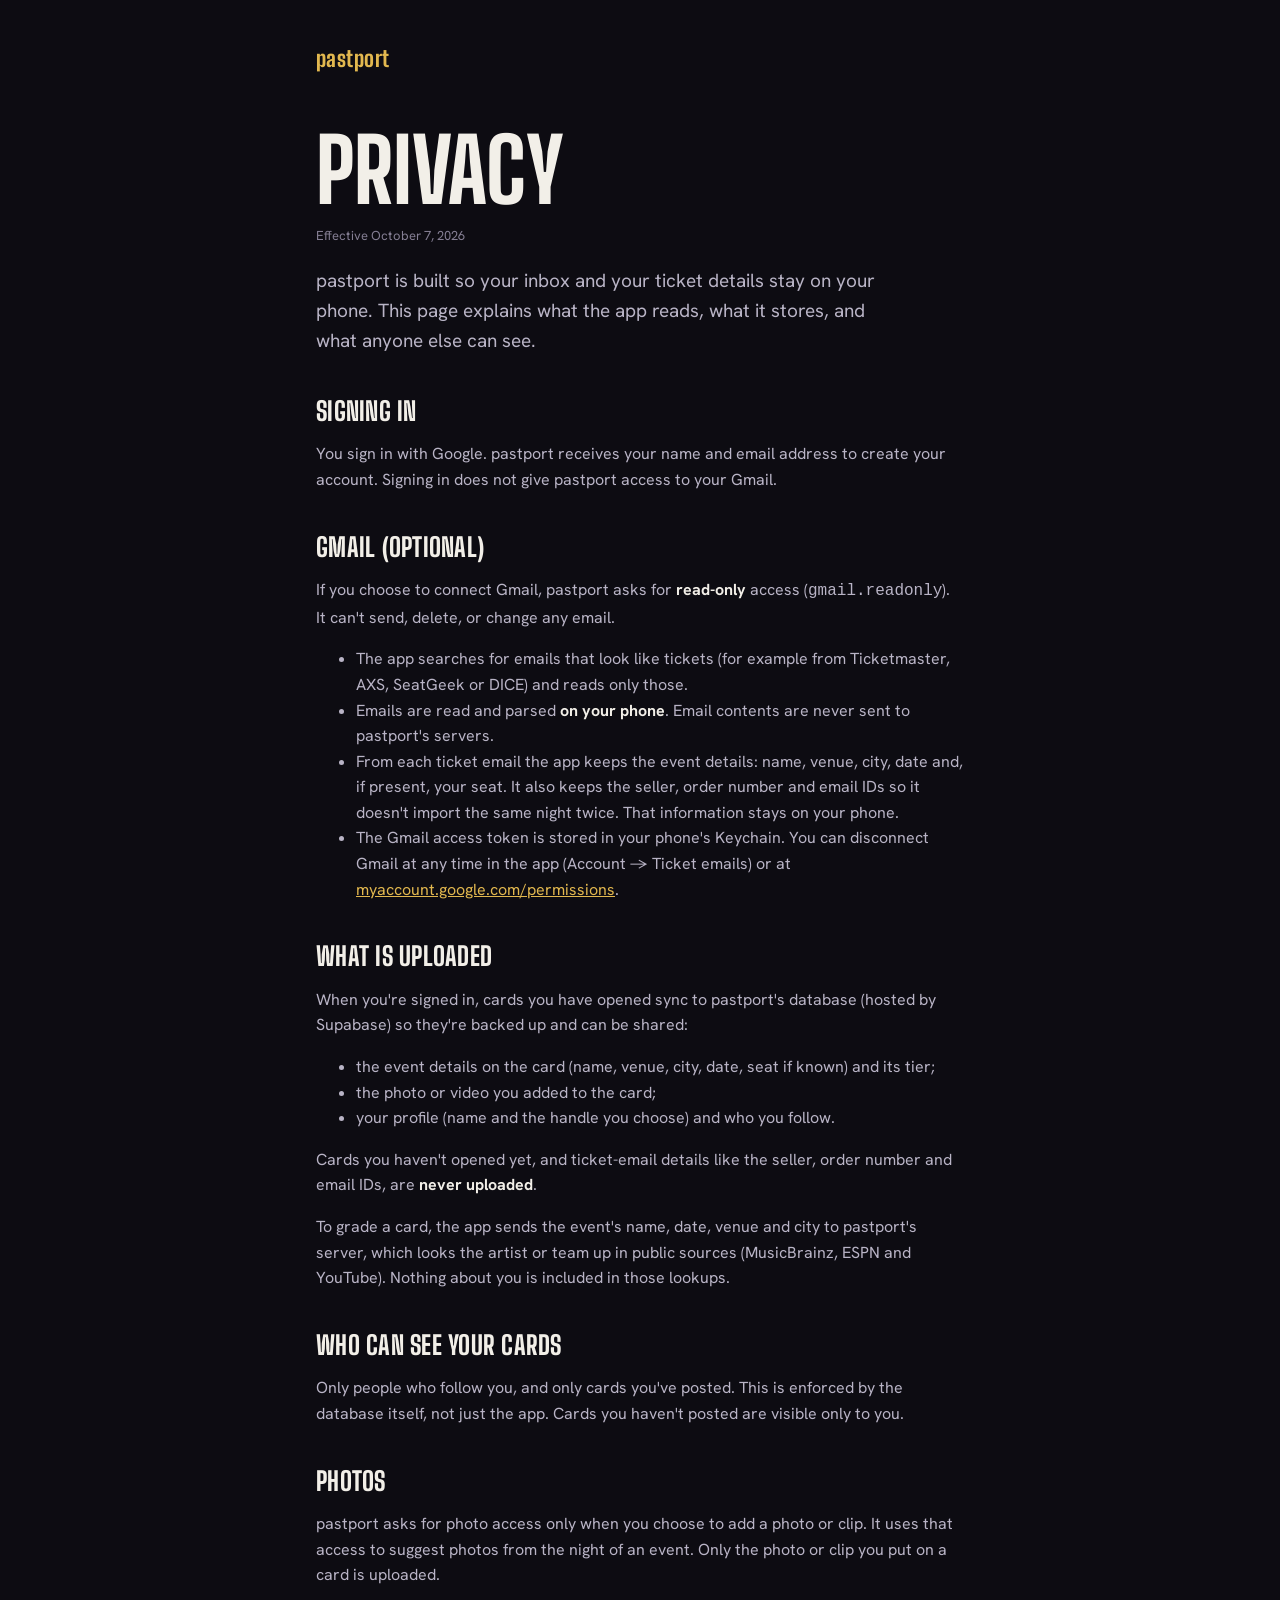
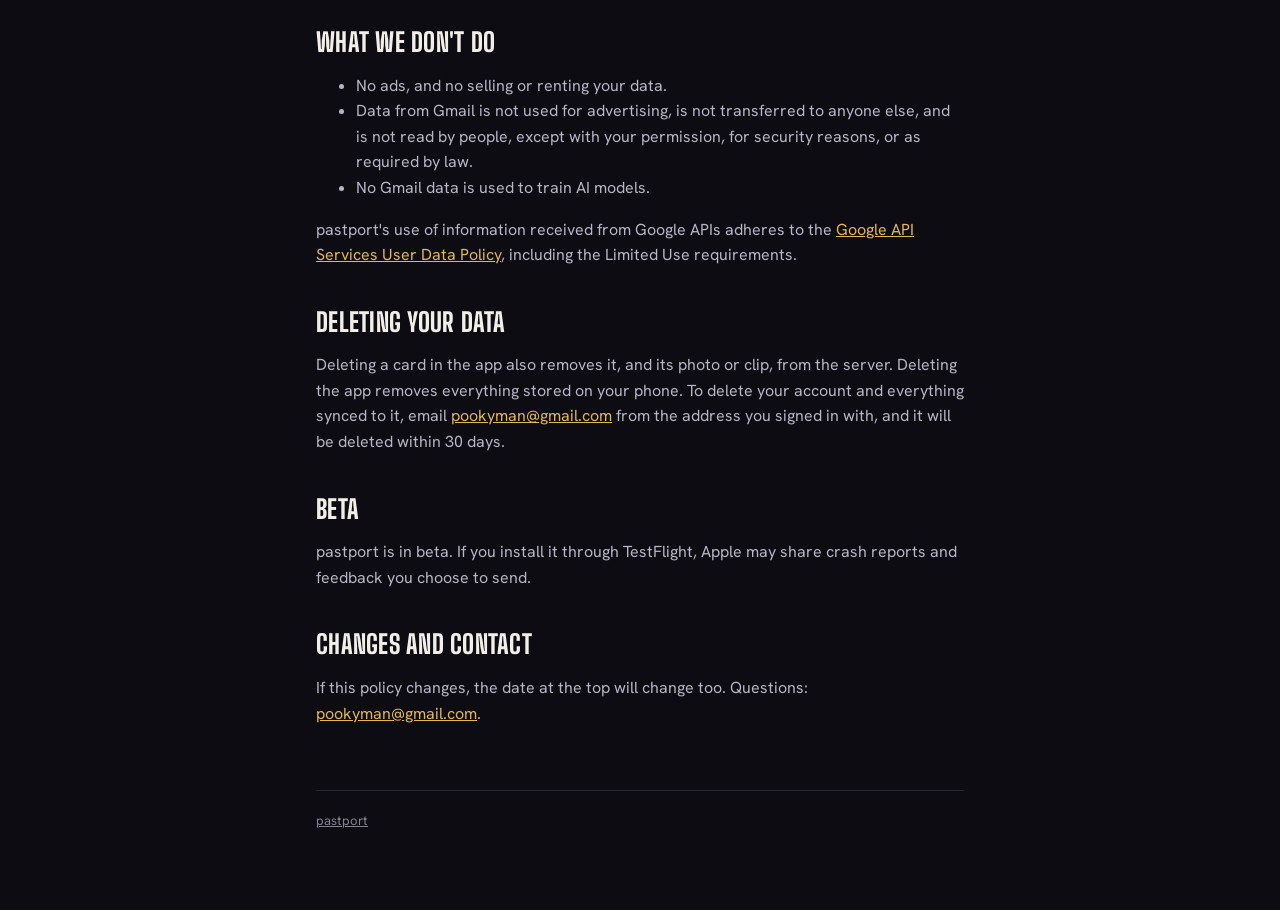
==== privacy/index.html @ e4147f26 "pastport home page and privacy policy Co-Authored-By: Claude Opus 5.5 <noreply@anthropic.com>" ====
<!doctype html>
<html lang="en">
<head>
<meta charset="utf-8">
<meta name="viewport" content="width=device-width,initial-scale=1">
<title>Privacy · pastport</title>
<link rel="preconnect" href="https://fonts.googleapis.com">
<link href="https://fonts.googleapis.com/css2?family=Big+Shoulders+Display:wght@800&family=Hanken+Grotesk:wght@400;600&display=swap" rel="stylesheet">
<link rel="stylesheet" href="../style.css">
</head>
<body>
<main class="wrap">
  <a class="mark" href="../">pastport</a>
  <h1>Privacy</h1>
  <p class="small">Effective October 7, 2026</p>
  <p class="lede">pastport is built so your inbox and your ticket details stay on your phone. This page explains what the app reads, what it stores, and what anyone else can see.</p>

  <h2>Signing in</h2>
  <p>You sign in with Google. pastport receives your name and email address to create your account. Signing in does not give pastport access to your Gmail.</p>

  <h2>Gmail (optional)</h2>
  <p>If you choose to connect Gmail, pastport asks for <strong>read-only</strong> access (<code>gmail.readonly</code>). It can't send, delete, or change any email.</p>
  <ul>
    <li>The app searches for emails that look like tickets (for example from Ticketmaster, AXS, SeatGeek or DICE) and reads only those.</li>
    <li>Emails are read and parsed <strong>on your phone</strong>. Email contents are never sent to pastport's servers.</li>
    <li>From each ticket email the app keeps the event details: name, venue, city, date and, if present, your seat. It also keeps the seller, order number and email IDs so it doesn't import the same night twice. That information stays on your phone.</li>
    <li>The Gmail access token is stored in your phone's Keychain. You can disconnect Gmail at any time in the app (Account → Ticket emails) or at <a href="https://myaccount.google.com/permissions">myaccount.google.com/permissions</a>.</li>
  </ul>

  <h2>What is uploaded</h2>
  <p>When you're signed in, cards you have opened sync to pastport's database (hosted by Supabase) so they're backed up and can be shared:</p>
  <ul>
    <li>the event details on the card (name, venue, city, date, seat if known) and its tier;</li>
    <li>the photo or video you added to the card;</li>
    <li>your profile (name and the handle you choose) and who you follow.</li>
  </ul>
  <p>Cards you haven't opened yet, and ticket-email details like the seller, order number and email IDs, are <strong>never uploaded</strong>.</p>
  <p>To grade a card, the app sends the event's name, date, venue and city to pastport's server, which looks the artist or team up in public sources (MusicBrainz, ESPN and YouTube). Nothing about you is included in those lookups.</p>

  <h2>Who can see your cards</h2>
  <p>Only people who follow you, and only cards you've posted. This is enforced by the database itself, not just the app. Cards you haven't posted are visible only to you.</p>

  <h2>Photos</h2>
  <p>pastport asks for photo access only when you choose to add a photo or clip. It uses that access to suggest photos from the night of an event. Only the photo or clip you put on a card is uploaded.</p>

  <h2>What we don't do</h2>
  <ul>
    <li>No ads, and no selling or renting your data.</li>
    <li>Data from Gmail is not used for advertising, is not transferred to anyone else, and is not read by people, except with your permission, for security reasons, or as required by law.</li>
    <li>No Gmail data is used to train AI models.</li>
  </ul>
  <p>pastport's use of information received from Google APIs adheres to the <a href="https://developers.google.com/terms/api-services-user-data-policy">Google API Services User Data Policy</a>, including the Limited Use requirements.</p>

  <h2>Deleting your data</h2>
  <p>Deleting a card in the app also removes it, and its photo or clip, from the server. Deleting the app removes everything stored on your phone. To delete your account and everything synced to it, email <a href="mailto:pookyman@gmail.com">pookyman@gmail.com</a> from the address you signed in with, and it will be deleted within 30 days.</p>

  <h2>Beta</h2>
  <p>pastport is in beta. If you install it through TestFlight, Apple may share crash reports and feedback you choose to send.</p>

  <h2>Changes and contact</h2>
  <p>If this policy changes, the date at the top will change too. Questions: <a href="mailto:pookyman@gmail.com">pookyman@gmail.com</a>.</p>

  <footer><a href="../">pastport</a></footer>
</main>
</body>
</html>
---- style.css ----
:root{--bg:#0d0c12;--card:#16141e;--text:#f2efe8;--soft:#b9b4c6;--muted:#857f94;--gold:#e2b84f;--line:#2a2633}
*{box-sizing:border-box}
html{-webkit-text-size-adjust:100%}
body{margin:0;background:var(--bg);color:var(--text);font:16px/1.6 "Hanken Grotesk",system-ui,sans-serif}
a{color:var(--gold)}
.wrap{max-width:680px;margin:0 auto;padding:48px 16px 80px}
.mark{font:800 22px/1 "Big Shoulders Display",sans-serif;letter-spacing:.02em;color:var(--gold);text-decoration:none}
h1{font:800 clamp(52px,14vw,88px)/.9 "Big Shoulders Display",sans-serif;text-transform:uppercase;margin:56px 0 16px}
h2{font:800 26px/1.1 "Big Shoulders Display",sans-serif;text-transform:uppercase;letter-spacing:.01em;margin:40px 0 8px}
p,li{color:var(--soft)}
strong{color:var(--text)}
.lede{font-size:19px;color:var(--soft);max-width:30em}
.pill{display:inline-block;margin-top:24px;padding:12px 22px;border:1.5px solid var(--gold);border-radius:999px;color:var(--gold);text-decoration:none;font-weight:600}
.steps{display:grid;gap:12px;margin:40px 0 0;padding:0;list-style:none}
.steps li{background:var(--card);border:1px solid var(--line);border-radius:14px;padding:16px 18px}
.small{font-size:13px;color:var(--muted)}
footer{margin-top:64px;padding-top:20px;border-top:1px solid var(--line);font-size:13px;color:var(--muted)}
footer a{color:var(--muted)}
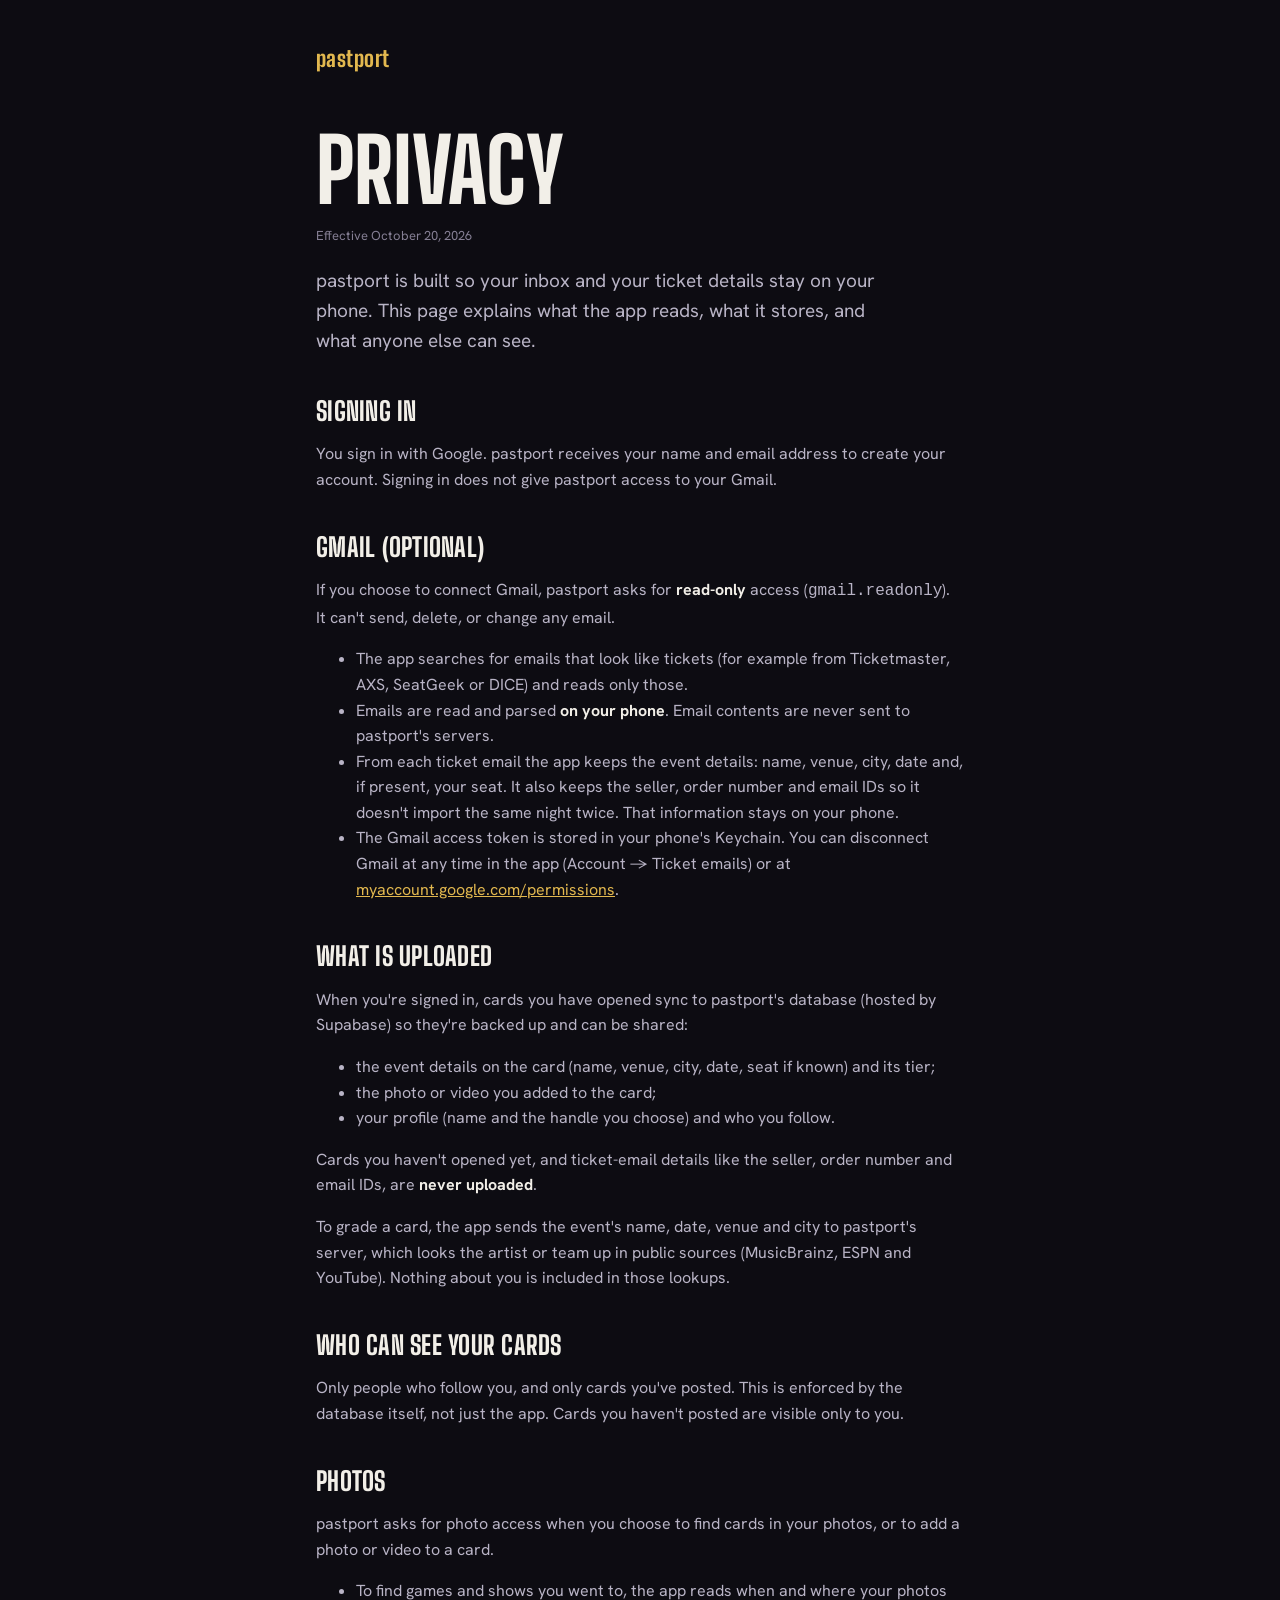
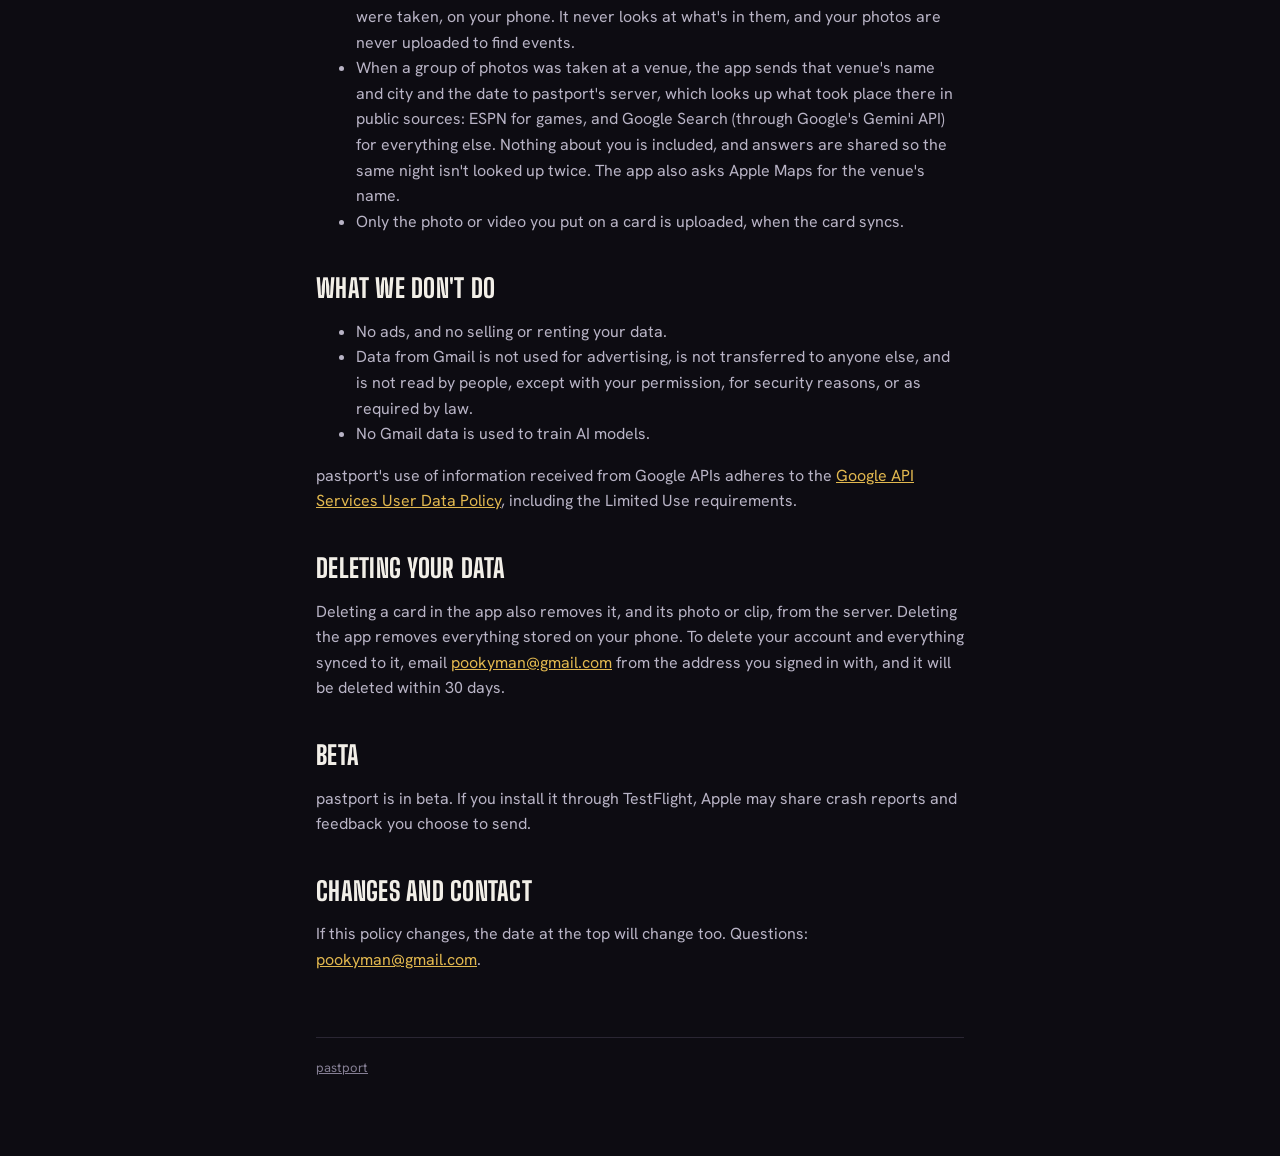
==== commit 4e7fb8b1: "Privacy: finding cards in the camera roll What the photos path reads on the phone, and the venue, ci" ====
--- a/privacy/index.html
+++ b/privacy/index.html
@@ -12,7 +12,7 @@
 <main class="wrap">
   <a class="mark" href="../">pastport</a>
   <h1>Privacy</h1>
-  <p class="small">Effective October 7, 2026</p>
+  <p class="small">Effective October 20, 2026</p>
   <p class="lede">pastport is built so your inbox and your ticket details stay on your phone. This page explains what the app reads, what it stores, and what anyone else can see.</p>
 
   <h2>Signing in</h2>
@@ -41,7 +41,12 @@
   <p>Only people who follow you, and only cards you've posted. This is enforced by the database itself, not just the app. Cards you haven't posted are visible only to you.</p>
 
   <h2>Photos</h2>
-  <p>pastport asks for photo access only when you choose to add a photo or clip. It uses that access to suggest photos from the night of an event. Only the photo or clip you put on a card is uploaded.</p>
+  <p>pastport asks for photo access when you choose to find cards in your photos, or to add a photo or video to a card.</p>
+  <ul>
+    <li>To find games and shows you went to, the app reads when and where your photos were taken, on your phone. It never looks at what's in them, and your photos are never uploaded to find events.</li>
+    <li>When a group of photos was taken at a venue, the app sends that venue's name and city and the date to pastport's server, which looks up what took place there in public sources: ESPN for games, and Google Search (through Google's Gemini API) for everything else. Nothing about you is included, and answers are shared so the same night isn't looked up twice. The app also asks Apple Maps for the venue's name.</li>
+    <li>Only the photo or video you put on a card is uploaded, when the card syncs.</li>
+  </ul>
 
   <h2>What we don't do</h2>
   <ul>
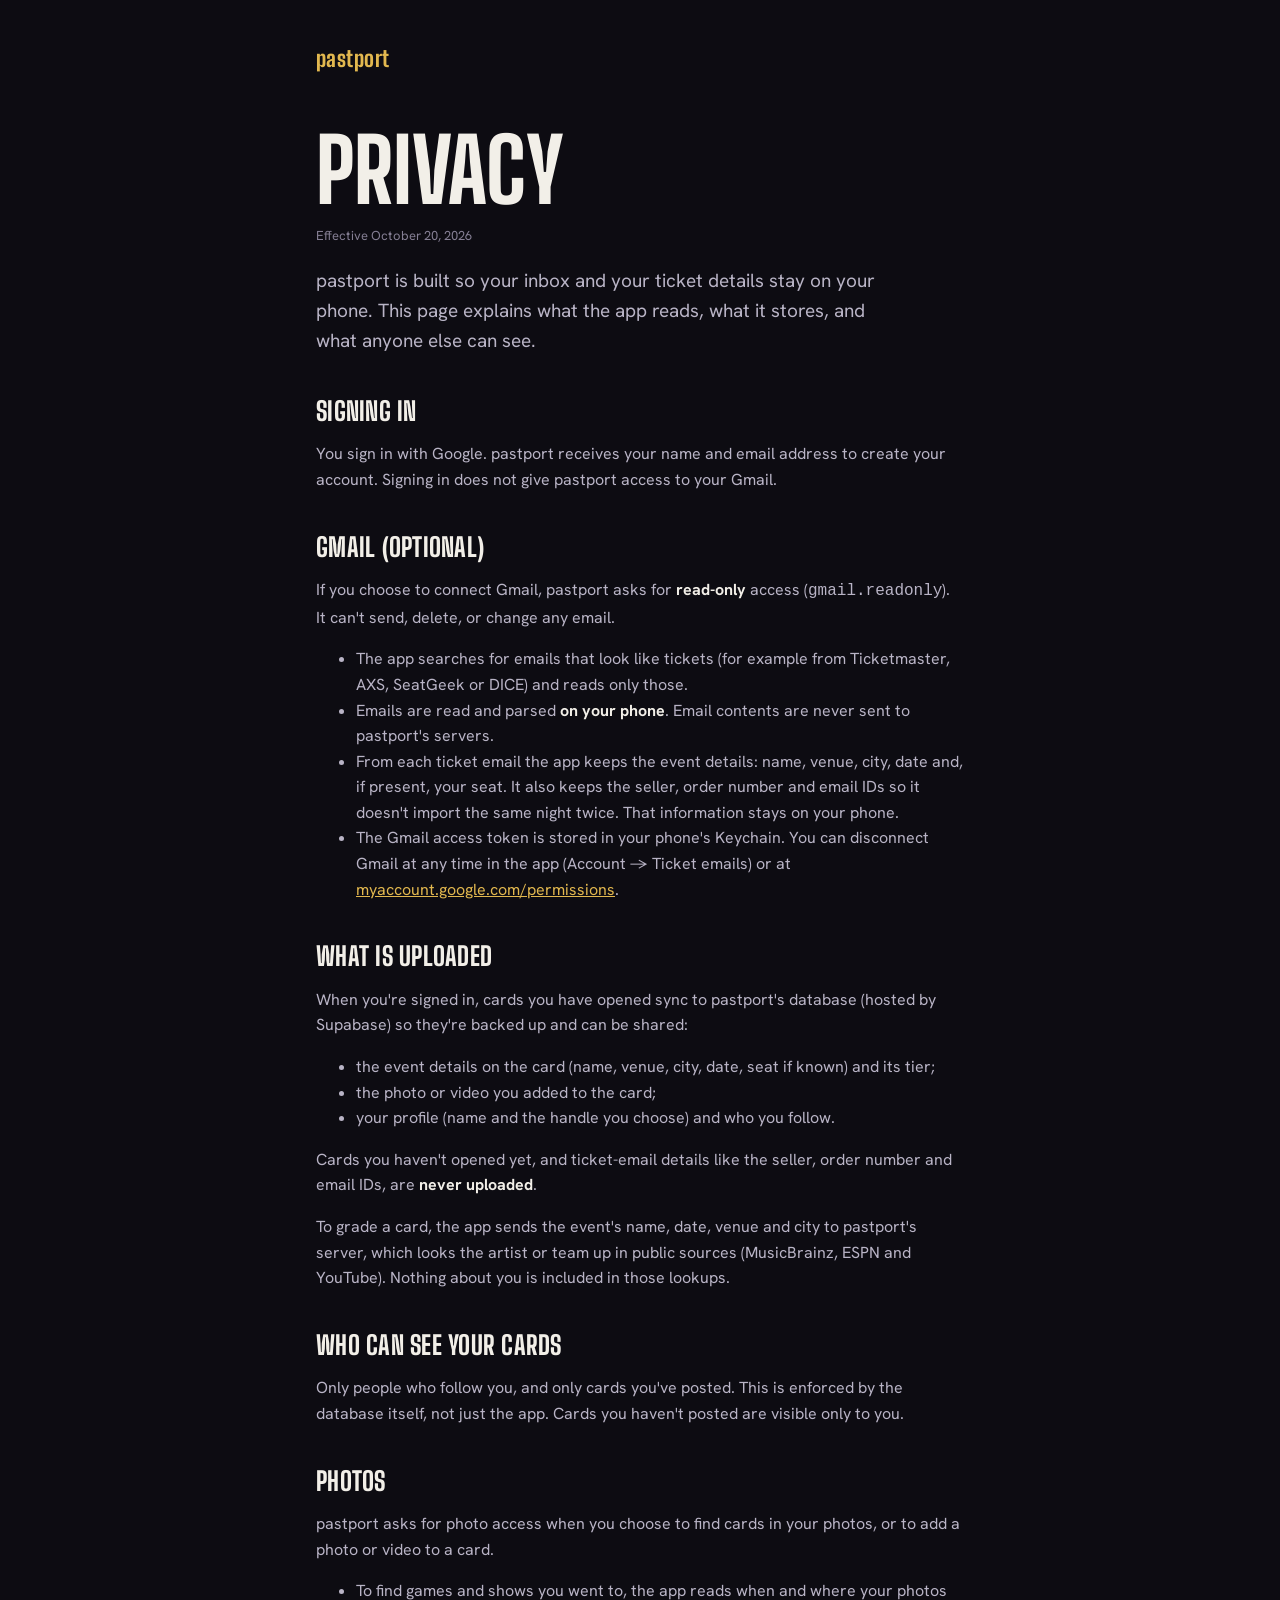
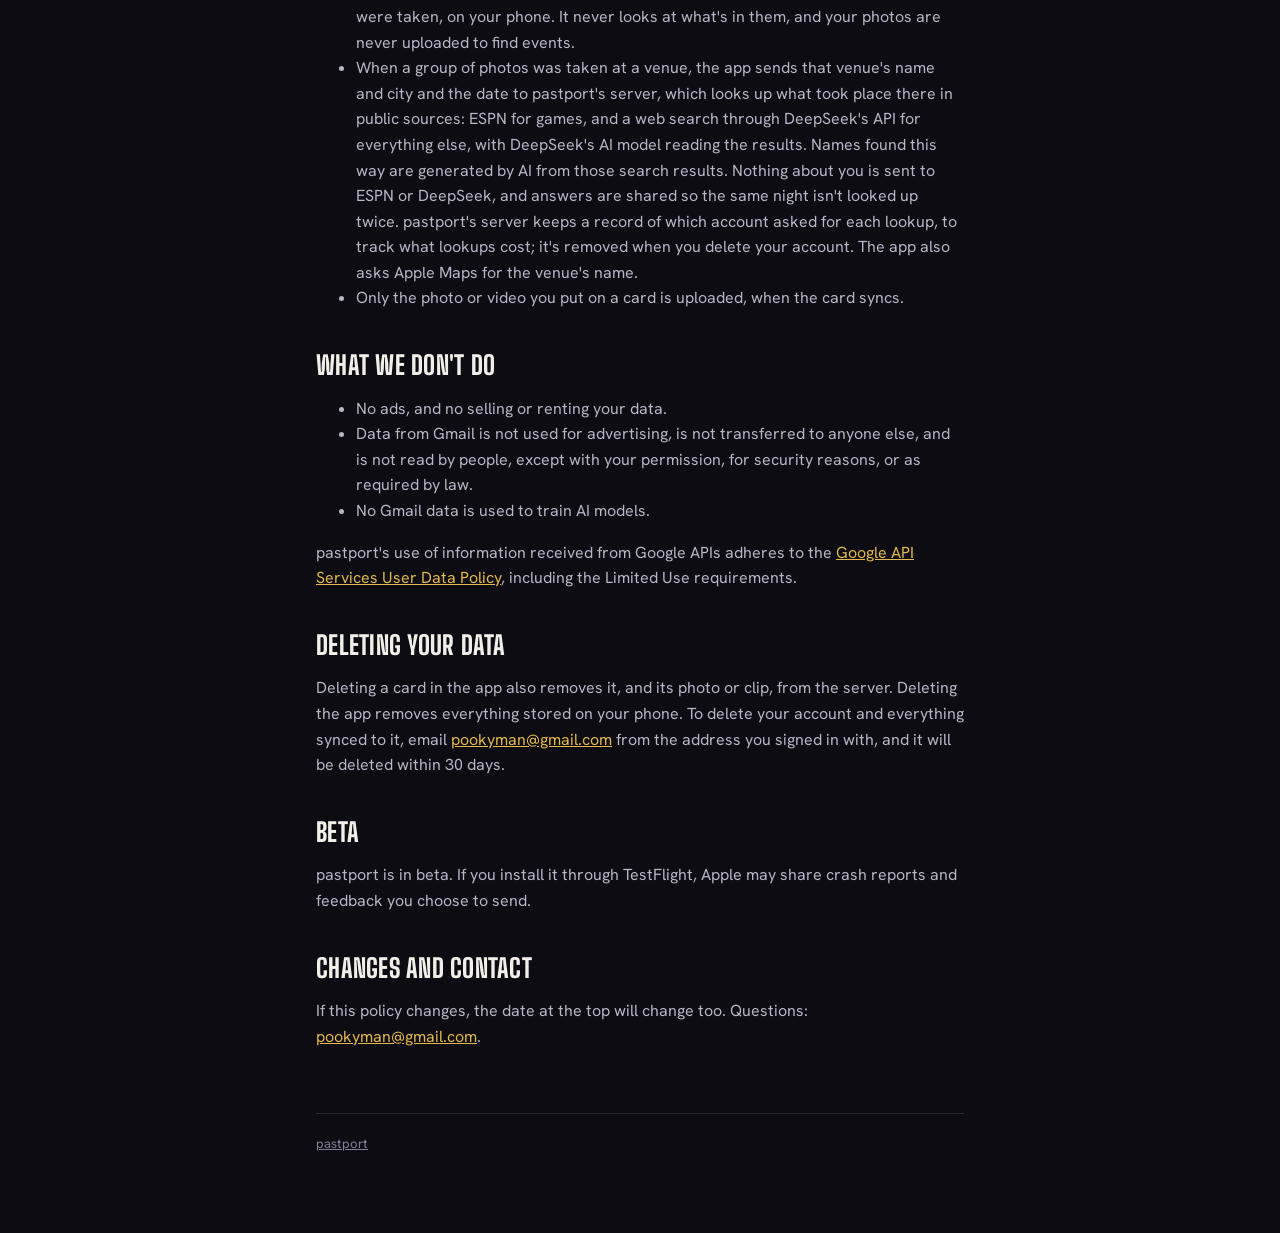
==== commit 6744334f: "Privacy: photo lookups go through DeepSeek and are logged per account Co-Authored-By: Claude Opus 5." ====
--- a/privacy/index.html
+++ b/privacy/index.html
@@ -44,7 +44,7 @@
   <p>pastport asks for photo access when you choose to find cards in your photos, or to add a photo or video to a card.</p>
   <ul>
     <li>To find games and shows you went to, the app reads when and where your photos were taken, on your phone. It never looks at what's in them, and your photos are never uploaded to find events.</li>
-    <li>When a group of photos was taken at a venue, the app sends that venue's name and city and the date to pastport's server, which looks up what took place there in public sources: ESPN for games, and Google Search (through Google's Gemini API) for everything else. Nothing about you is included, and answers are shared so the same night isn't looked up twice. The app also asks Apple Maps for the venue's name.</li>
+    <li>When a group of photos was taken at a venue, the app sends that venue's name and city and the date to pastport's server, which looks up what took place there in public sources: ESPN for games, and a web search through DeepSeek's API for everything else, with DeepSeek's AI model reading the results. Names found this way are generated by AI from those search results. Nothing about you is sent to ESPN or DeepSeek, and answers are shared so the same night isn't looked up twice. pastport's server keeps a record of which account asked for each lookup, to track what lookups cost; it's removed when you delete your account. The app also asks Apple Maps for the venue's name.</li>
     <li>Only the photo or video you put on a card is uploaded, when the card syncs.</li>
   </ul>
 
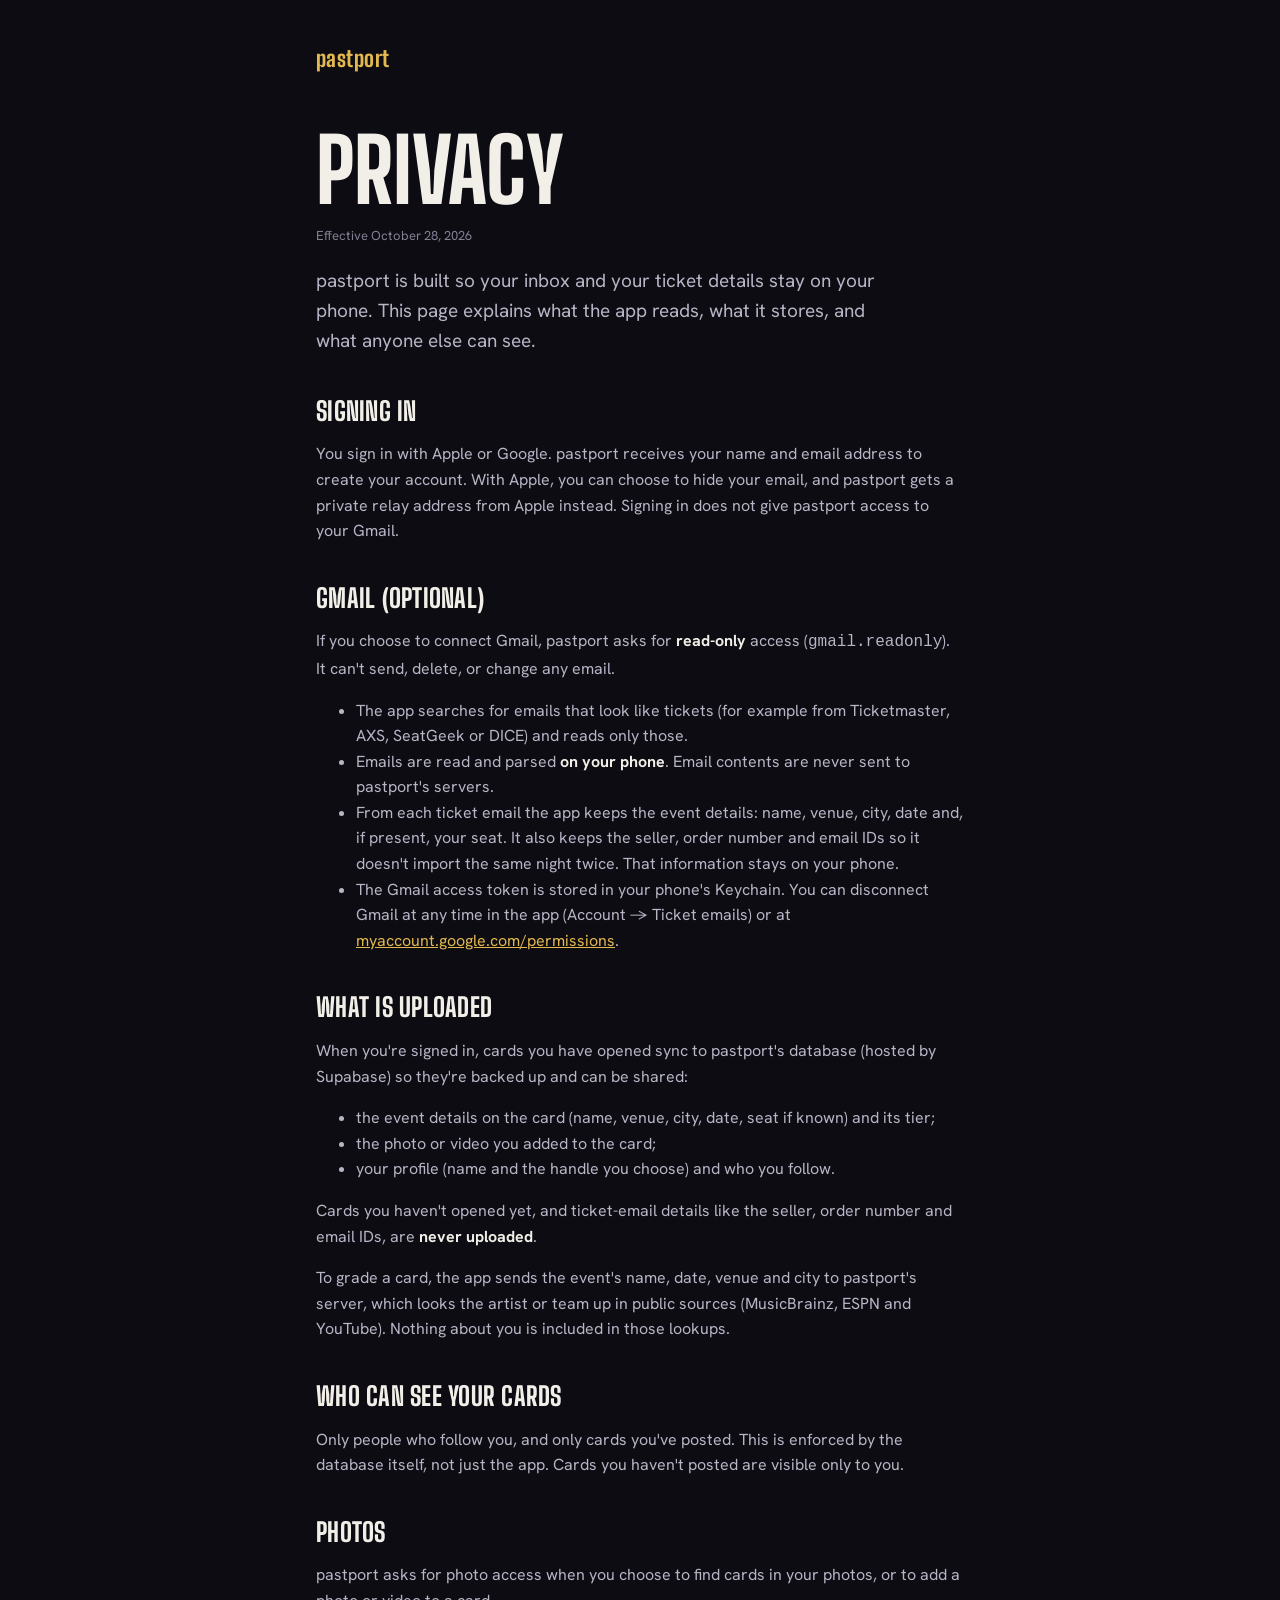
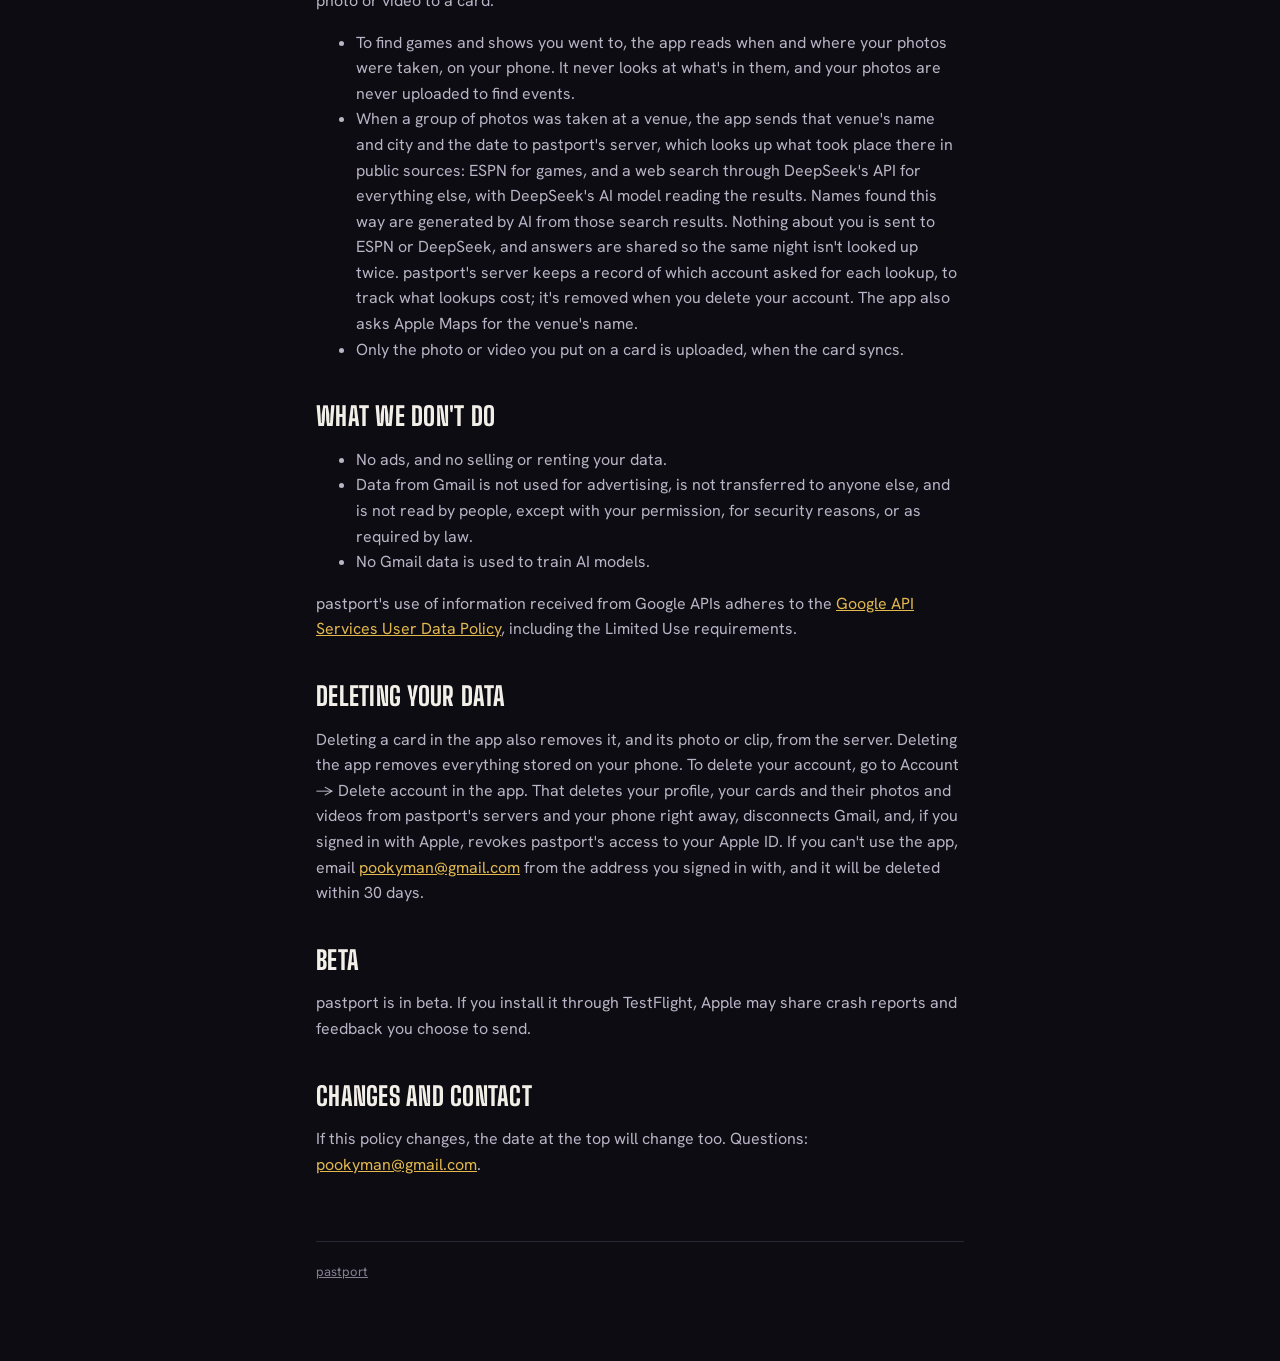
==== commit 65912e3e: "Privacy: Sign in with Apple and in-app account deletion Co-Authored-By: Claude Opus 5.5 <noreply@ant" ====
--- a/privacy/index.html
+++ b/privacy/index.html
@@ -12,11 +12,11 @@
 <main class="wrap">
   <a class="mark" href="../">pastport</a>
   <h1>Privacy</h1>
-  <p class="small">Effective October 20, 2026</p>
+  <p class="small">Effective October 28, 2026</p>
   <p class="lede">pastport is built so your inbox and your ticket details stay on your phone. This page explains what the app reads, what it stores, and what anyone else can see.</p>
 
   <h2>Signing in</h2>
-  <p>You sign in with Google. pastport receives your name and email address to create your account. Signing in does not give pastport access to your Gmail.</p>
+  <p>You sign in with Apple or Google. pastport receives your name and email address to create your account. With Apple, you can choose to hide your email, and pastport gets a private relay address from Apple instead. Signing in does not give pastport access to your Gmail.</p>
 
   <h2>Gmail (optional)</h2>
   <p>If you choose to connect Gmail, pastport asks for <strong>read-only</strong> access (<code>gmail.readonly</code>). It can't send, delete, or change any email.</p>
@@ -57,7 +57,7 @@
   <p>pastport's use of information received from Google APIs adheres to the <a href="https://developers.google.com/terms/api-services-user-data-policy">Google API Services User Data Policy</a>, including the Limited Use requirements.</p>
 
   <h2>Deleting your data</h2>
-  <p>Deleting a card in the app also removes it, and its photo or clip, from the server. Deleting the app removes everything stored on your phone. To delete your account and everything synced to it, email <a href="mailto:pookyman@gmail.com">pookyman@gmail.com</a> from the address you signed in with, and it will be deleted within 30 days.</p>
+  <p>Deleting a card in the app also removes it, and its photo or clip, from the server. Deleting the app removes everything stored on your phone. To delete your account, go to Account → Delete account in the app. That deletes your profile, your cards and their photos and videos from pastport's servers and your phone right away, disconnects Gmail, and, if you signed in with Apple, revokes pastport's access to your Apple ID. If you can't use the app, email <a href="mailto:pookyman@gmail.com">pookyman@gmail.com</a> from the address you signed in with, and it will be deleted within 30 days.</p>
 
   <h2>Beta</h2>
   <p>pastport is in beta. If you install it through TestFlight, Apple may share crash reports and feedback you choose to send.</p>
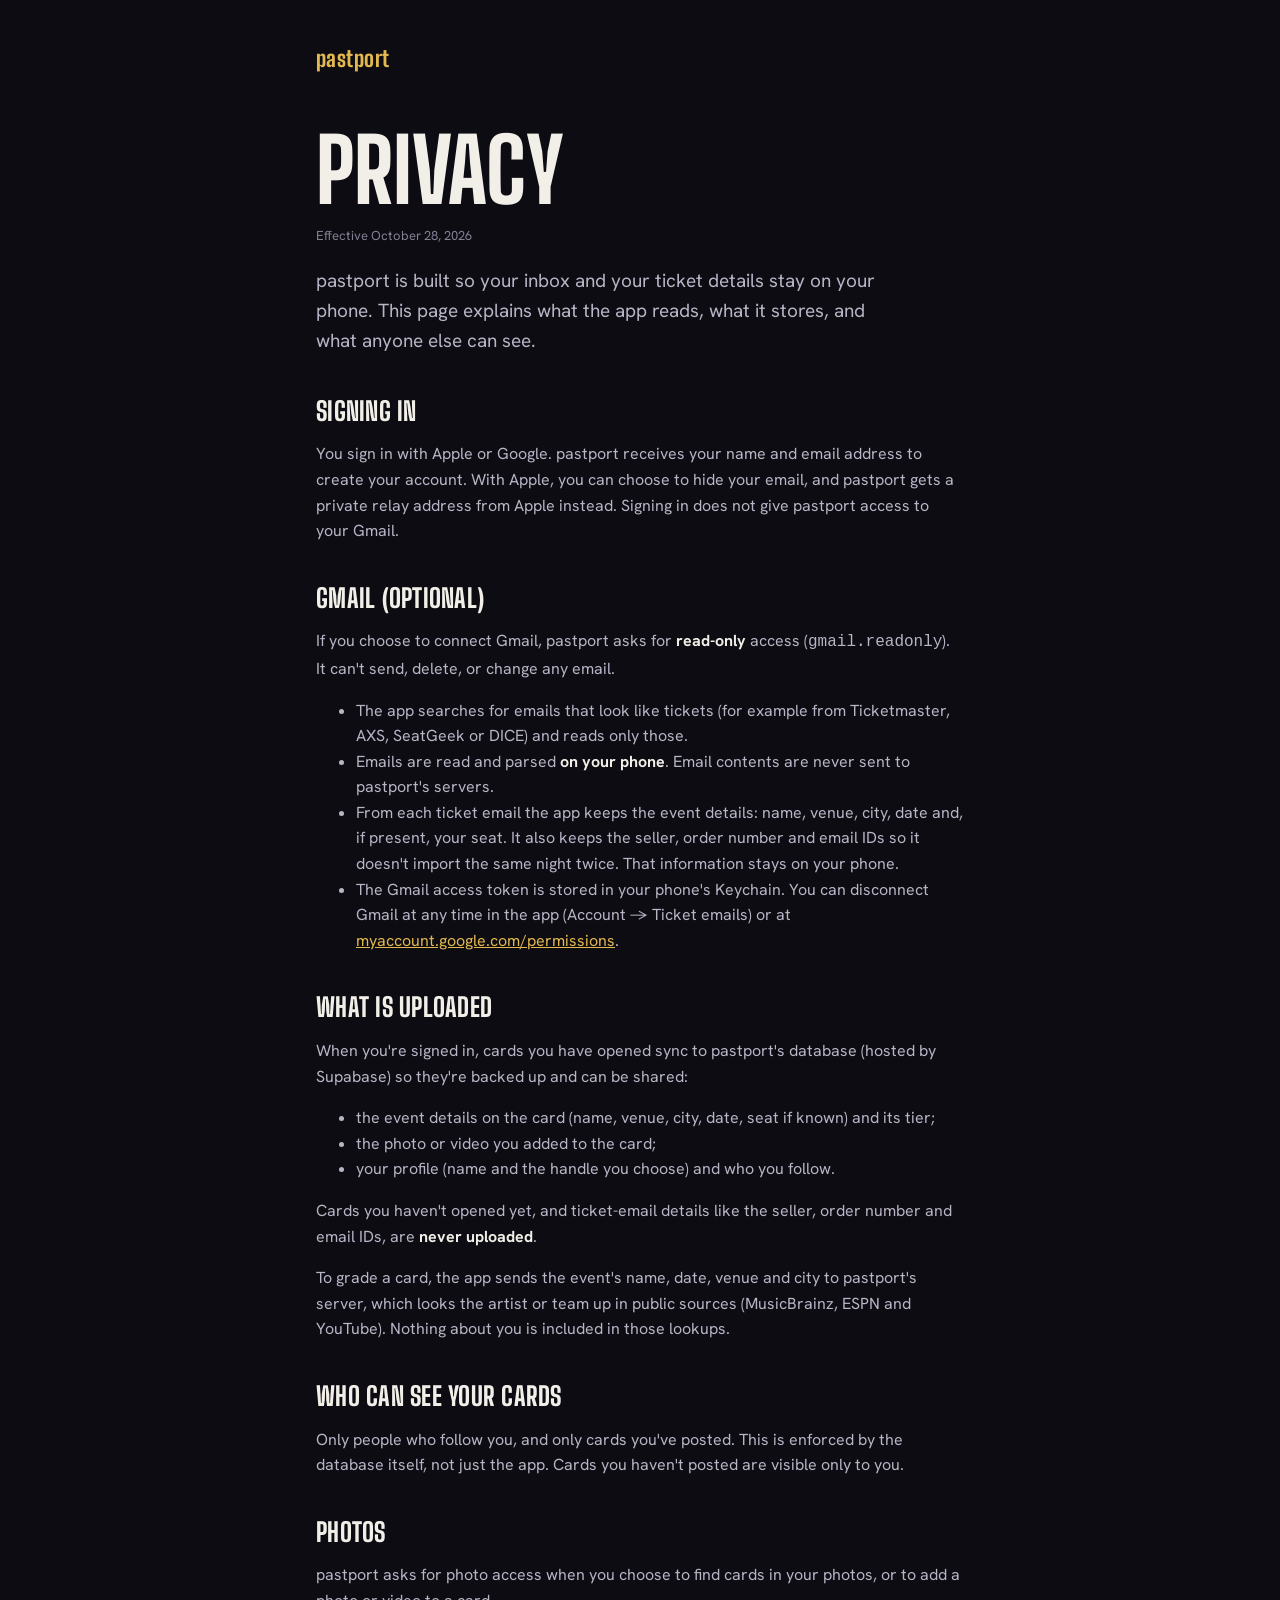
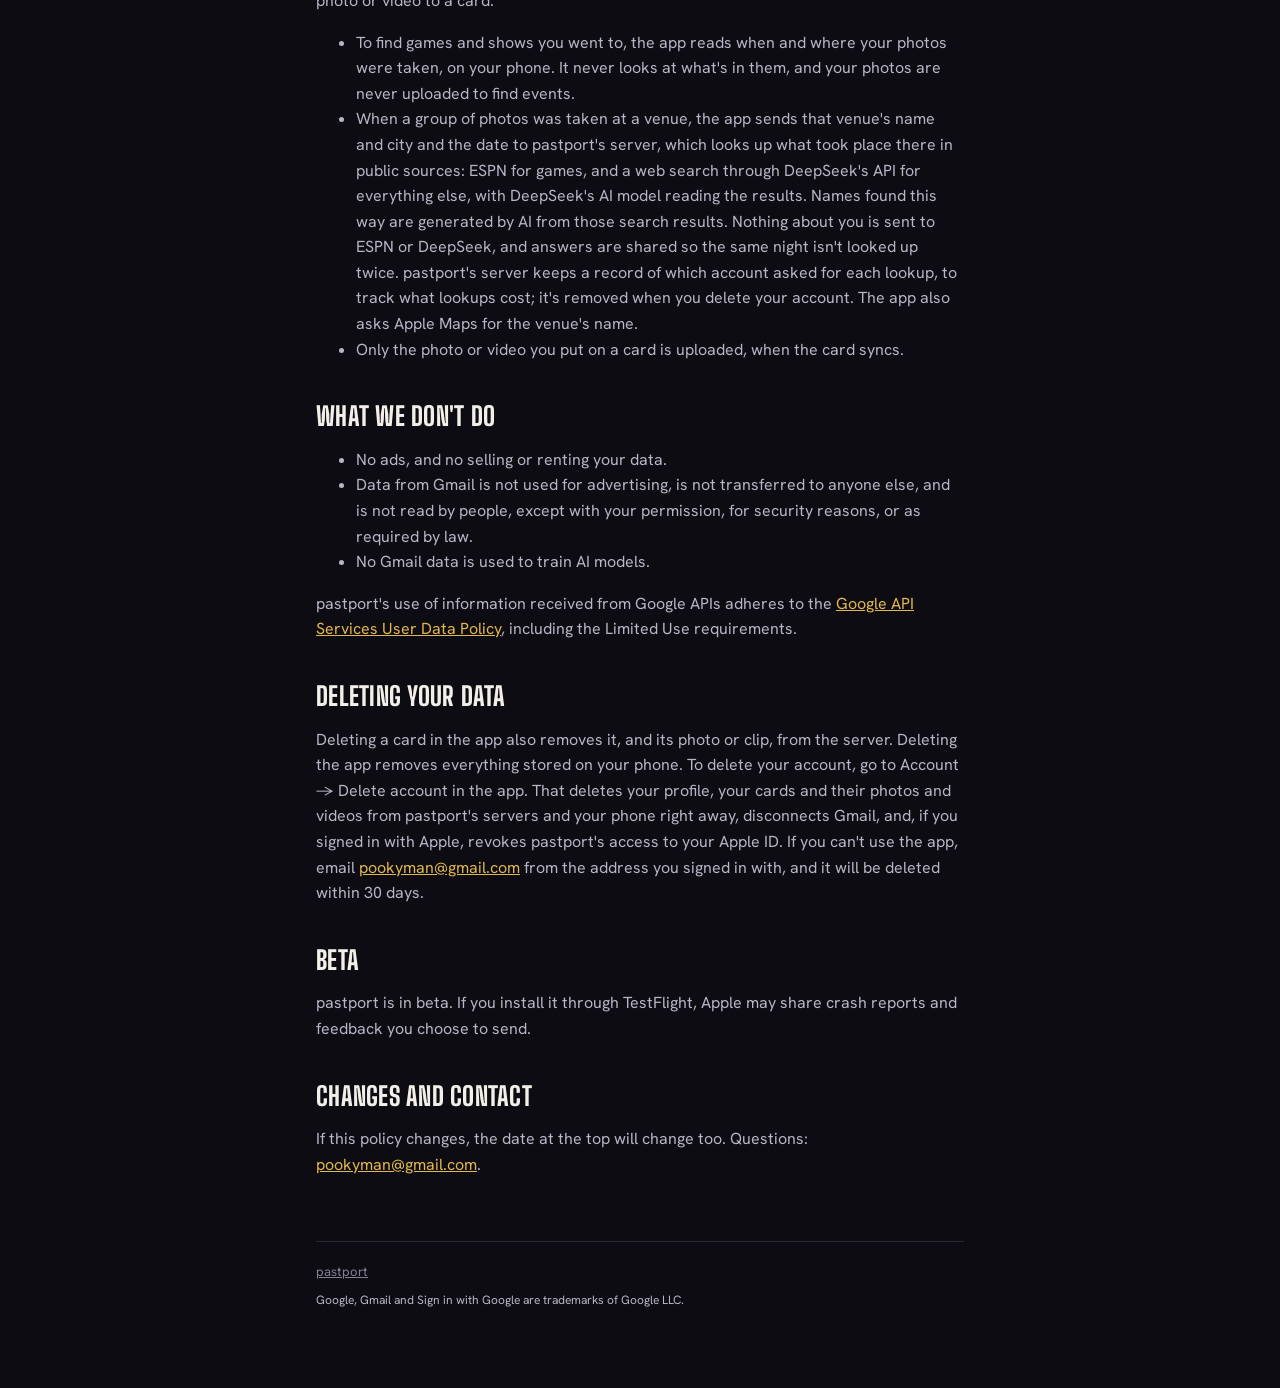
==== commit 5f31a5ff: "Add Google trademark line to footers Co-Authored-By: Claude Opus 5.5 <noreply@anthropic.com>" ====
--- a/privacy/index.html
+++ b/privacy/index.html
@@ -65,7 +65,8 @@
   <h2>Changes and contact</h2>
   <p>If this policy changes, the date at the top will change too. Questions: <a href="mailto:pookyman@gmail.com">pookyman@gmail.com</a>.</p>
 
-  <footer><a href="../">pastport</a></footer>
+  <footer><a href="../">pastport</a>
+  <p class="legal">Google, Gmail and Sign in with Google are trademarks of Google LLC.</p></footer>
 </main>
 </body>
 </html>
--- a/style.css
+++ b/style.css
@@ -16,3 +16,4 @@
 .small{font-size:13px;color:var(--muted)}
 footer{margin-top:64px;padding-top:20px;border-top:1px solid var(--line);font-size:13px;color:var(--muted)}
 footer a{color:var(--muted)}
+footer .legal{margin:8px 0 0;font-size:12px}
